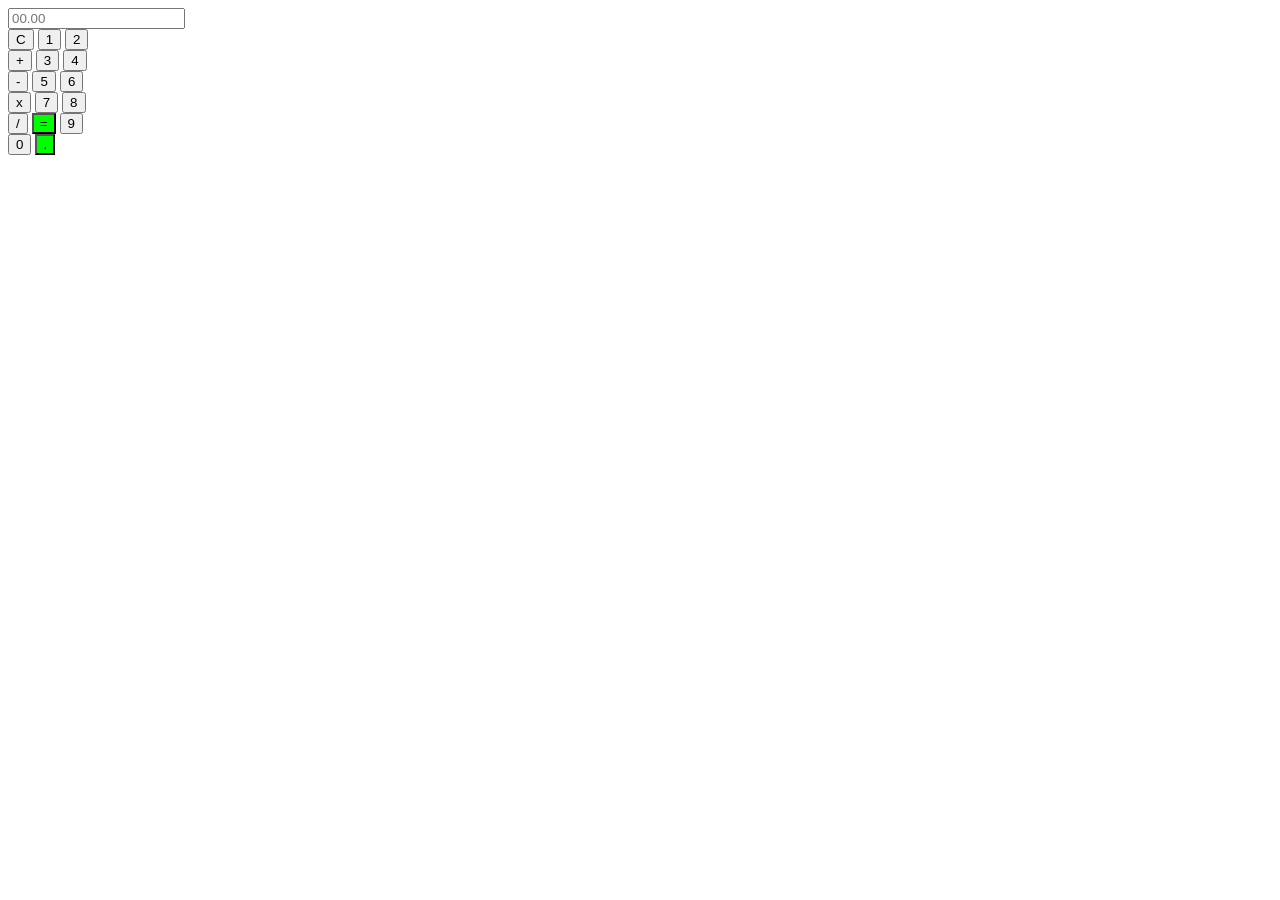
==== index.html @ a55d3be8 "Rename ProjectCalculator.html to index.html" ====
<!DOCTYPE html>
<html lang="en">
<head>
    <title>javascript</title>
    <link rel="stylesheet" href="project2.css">
    
</head>
<body>
    <div id="calculator">
        <div id="display">
            <input type="text" name="" id="display1" placeholder="00.00">
        </div>
        <div id="row">
            <button id="wer" onclick="
            currentDisplay = '';
            document.querySelector('#display1').value = currentDisplay;">C</button>
            <button  id="wer1" onclick="
            currentDisplay += '1';
            document.querySelector('#display1').value = currentDisplay;">1</button>
            <button  id="wer1" onclick="
            currentDisplay += '2';
            document.querySelector('#display1').value = currentDisplay;">2</button>
        </div>
        <div id="row">
            <button  id="wer" onclick="
            currentDisplay += '+';
            document.querySelector('#display1').value = currentDisplay;">+</button>
            <button id="wer1"  onclick="
            currentDisplay += '3';
            document.querySelector('#display1').value = currentDisplay;">3</button>
            <button  id="wer1" onclick="
            currentDisplay += '4';
            document.querySelector('#display1').value = currentDisplay;">4</button>
        </div>
        <div id="row">
            <button  id="wer" onclick="
            currentDisplay += '-';
            document.querySelector('#display1').value = currentDisplay;">-</button>
            <button  id="wer1" onclick="
            currentDisplay += '5';
            document.querySelector('#display1').value = currentDisplay;">5</button>
            <button  id="wer1" onclick="
            currentDisplay += '6';
            document.querySelector('#display1').value = currentDisplay;">6</button>
        </div>
        <div id="row">
            <button  id="wer" onclick="
            currentDisplay += '*';
            document.querySelector('#display1').value = currentDisplay;">x</button>
            <button  id="wer1" onclick="
            currentDisplay += '7';
            document.querySelector('#display1').value = currentDisplay;">7</button>
            <button  id="wer1" onclick="
            currentDisplay += '8';
            document.querySelector('#display1').value = currentDisplay;">8</button>
        </div>
        <div id="row">
            <button  id="wer" onclick="
            currentDisplay += '/';
            document.querySelector('#display1').value = currentDisplay;">/</button>
            <button  id="wer2" style="color: rgb(7, 7, 7);
    background-color: rgb(0, 253, 0);" onclick="
            currentDisplay = eval(currentDisplay);
            document.querySelector('#display1').value = currentDisplay;">=</button>
            <button  id="wer1" onclick="
            currentDisplay += '9';
            document.querySelector('#display1').value = currentDisplay;">9</button>
        </div>
        <div id="row">
            <button  id="wer3" onclick="
            currentDisplay += '0';
            document.querySelector('#display1').value = currentDisplay;">0</button>
            <button  style="color: rgb(7, 7, 7);
    background-color: rgb(0, 253, 0);" id="wer1" onclick="
            currentDisplay += '.';
            document.querySelector('#display1').value = currentDisplay;">.</button>
        </div>
    </div>
   <script>
        let currentDisplay = '';
        document.querySelector('#display1').value = currentDisplay;



   </script>
</body>
</html>
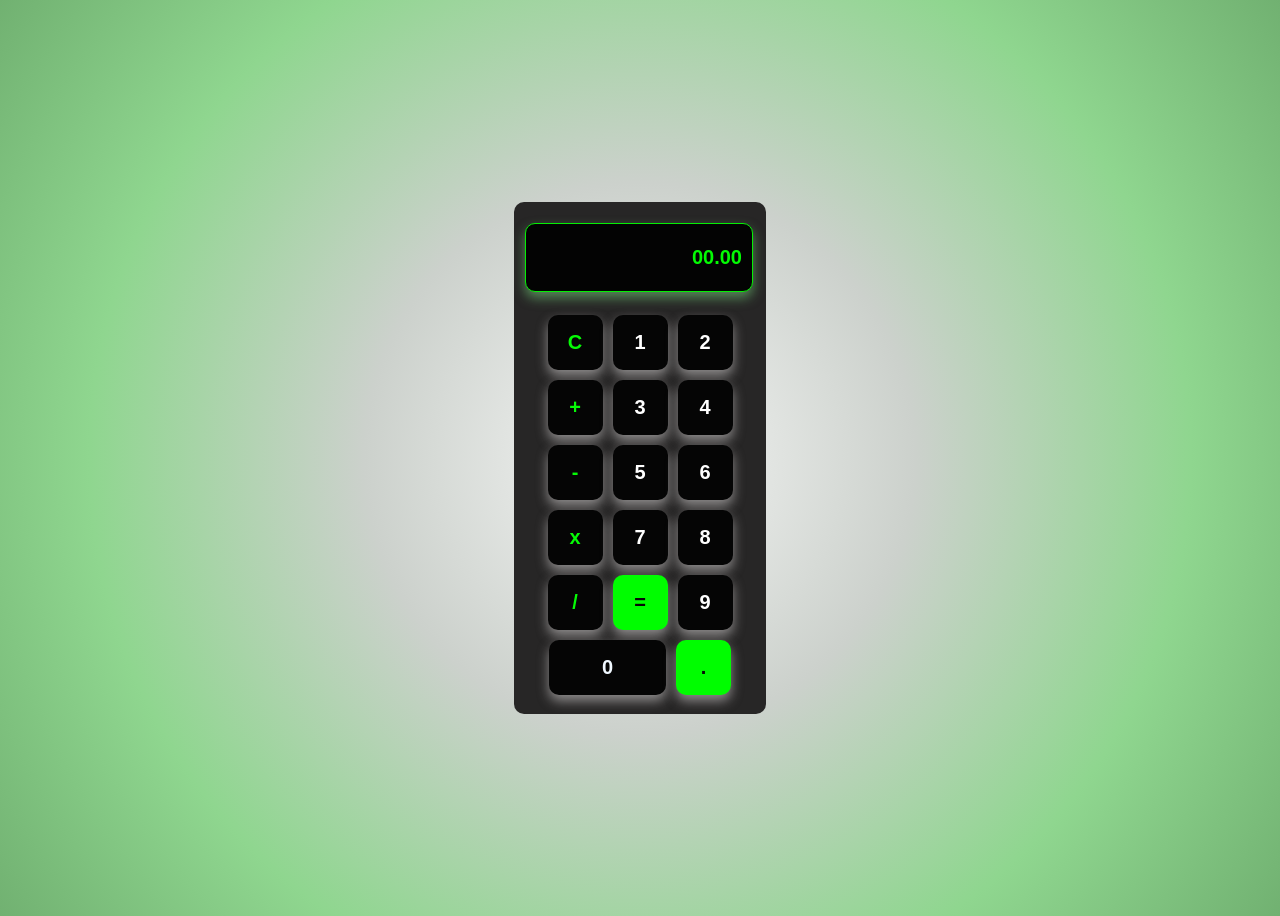
==== commit f1dce68b: "Fix stylesheet link case sensitivity" ====
--- a/index.html
+++ b/index.html
@@ -2,7 +2,7 @@
 <html lang="en">
 <head>
     <title>javascript</title>
-    <link rel="stylesheet" href="project2.css">
+    <link rel="stylesheet" href="Project2.css">
     
 </head>
 <body>
--- a/Project2.css
+++ b/Project2.css
@@ -0,0 +1,74 @@
+#calculator{
+    border: 1px solid transparent;
+    border-radius: 10px;
+    background-color: #272626;
+    margin: 20px;
+    width: 250px;
+    height: 510px;
+}
+body{
+    background: radial-gradient(circle at center,
+    #f5f6f5 0%,
+    #ccd1cc 35%,
+    #8fd68f 70%,
+    #71b171 100%);
+    
+    height: 100vh;
+    display: flex;
+    justify-content: center;
+    align-items: center;
+}
+#row button{
+    border: 1px solid transparent;
+    border-radius: 10px;
+    background-color: rgb(5, 5, 5);
+    margin: 5px;
+    width: 55px;
+    height: 55px;
+    font-size: 20px;
+    font-weight: 600;
+    box-shadow: 0 6px 12px rgba(241, 238, 238, 0.5);
+    /* color: white; */
+}
+#row button:active{
+    border: 1px solid transparent;
+    border-radius: 10px;
+    background-color: rgba(129, 129, 129, 0.5);
+    margin: 5px;
+    width: 55px;
+    height: 55px;
+}
+input{
+    width: 214px; height: 65px;
+    background-color:  #030303;
+    margin: 20px 10px 18px 10px;
+    font-size: 20px;
+    font-weight: 600;
+    text-align: right;
+    padding-right: 10px;
+    border: 1px solid rgb(5, 238, 5);
+    border-radius: 10px;
+    color: rgb(3, 255, 3);
+    box-shadow: 0 6px 12px rgba(130, 234, 135, 0.5);
+}
+#row{
+    display: flex;
+    justify-content: center;
+}
+#wer{
+    color: rgb(5, 250, 5);
+}
+#wer1{
+    color:white;
+}
+#wer2{
+    color: rgb(250, 5, 238);
+    background-color: blue;
+}
+input::placeholder {
+    color: rgb(3, 251, 3);
+}
+#row #wer3{
+    color: aliceblue;
+    width: 117px;
+}
